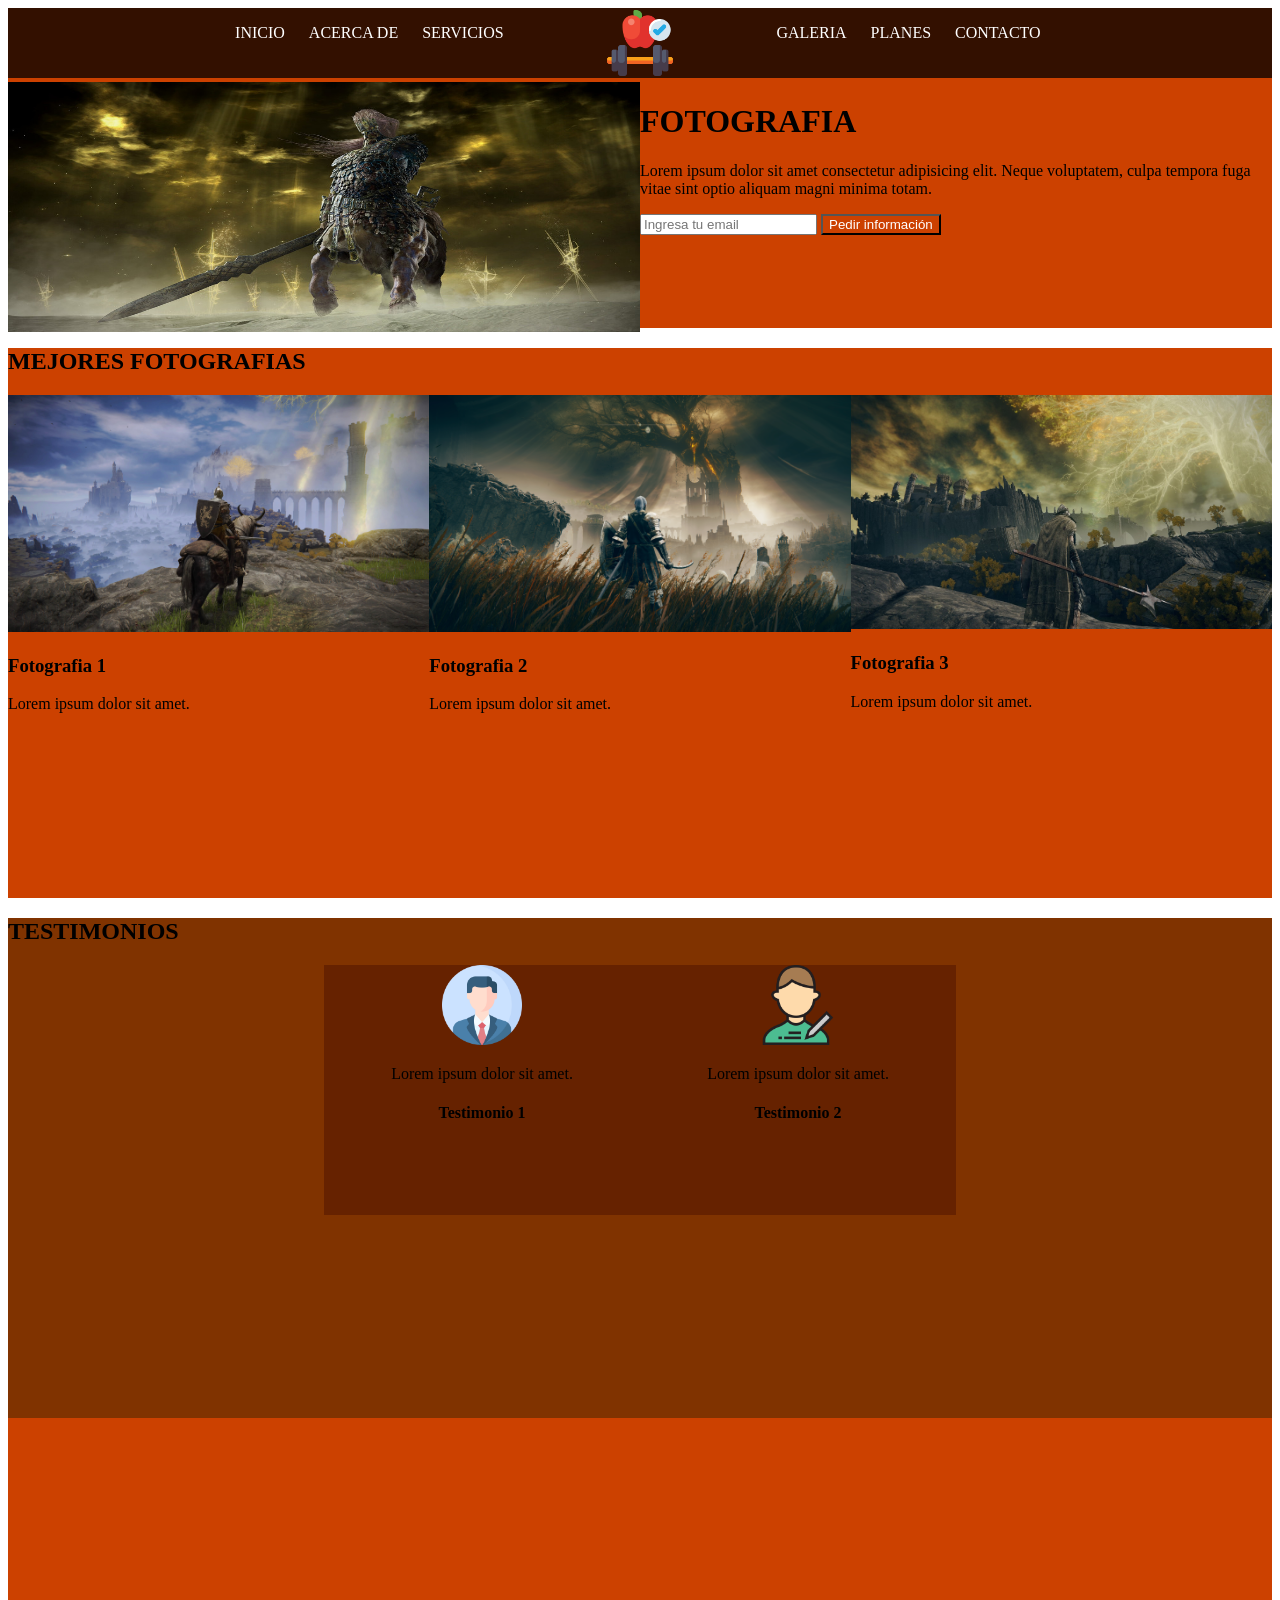
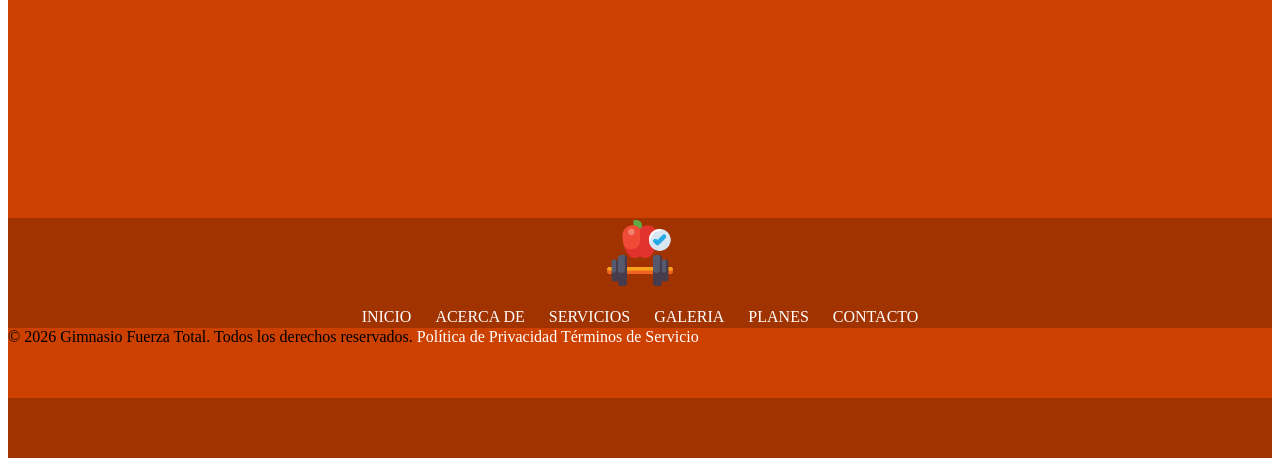
==== index.html @ 68e85f7c "Renombrar index3.html a index.html" ====
<!DOCTYPE html>
<html lang="en">

<head>
  <meta charset="UTF-8">
  <meta name="viewport" content="width=device-width, initial-scale=1.0">
  <title>Inicio</title>

  <style>
    a {
      color: white;
      text-decoration: none;
    }

    ul {
      list-style: none;
      padding: 0;
    }

    li {
      display: inline;
      margin: 0 10px;
    }

    .nav1 {
      text-align: right;
    }

    .nav2 {
      text-align: left;
    }
  </style>
</head>

<body>

  <!-- MENU DE NAVEGACION -->
  <nav style="background-color:#331000; width:100%; height:70px;">

    <!-- CONTENEDOR 1 -->
    <div style="width:40%; float:left;">
      <ul class="nav1">
        <li><a href="#">INICIO</a></li>
        <li><a href="acerca-de.html">ACERCA DE</a></li>
        <li><a href="#">SERVICIOS</a></li>
      </ul>
    </div>

    <!-- CONTENEDOR 2 -->
    <div style="width:20%; float:left; text-align:center;">
      <img src="img/pesa.png       " alt="logo" style="width:70px;">
    </div>

    <!-- CONTENEDOR 3 -->
    <div style="width:40%; float:left;">
      <ul class="nav2">
        <li><a href="galeria.html">GALERIA</a></li>
        <li><a href="planes.html">PLANES</a></li>
        <li><a href="contacto.html">CONTACTO</a></li>
      </ul>
    </div>

  </nav>

  <!-- BANNER CON BOTON CTA -->
  <header style="background-color:#CC4100; width:100%; height:250px;">

    <!-- CONTENIDO TEXTO -->
    <div style="width:50%; height:250px; float:right;">
      <h1>FOTOGRAFIA</h1>
      <p>
        Lorem ipsum dolor sit amet consectetur adipisicing elit. Neque voluptatem,
        culpa tempora fuga vitae sint optio aliquam magni minima totam.
      </p>
      <form>
        <input type="text" placeholder="Ingresa tu email" required>
        <button style="background-color:#CC4100; color:white;">
          Pedir información
        </button>
      </form>
    </div>

    <!-- CONTENIDO IMAGEN -->
    <div style="width:50%; height:250px; float:left;">
      <img src="img/foto-banner.jpg" alt="foto banner" style="width:100%; height:250px;">
    </div>

  </header>

  <!-- CONTENIDO PRINCIPAL -->
  <main style="width:100%; height:auto;">

    <!-- SECCION MEJORES FOTOGRAFIAS -->
    <section style="background-color:#CC4100; width:100%; height:550px;">
      <h2>MEJORES FOTOGRAFIAS</h2>

      <div style="width:33.33%; float:left;">
        <img src="img/mejor-foto1.jpg" style="width:100%;">
        <h3>Fotografia 1</h3>
        <p>Lorem ipsum dolor sit amet.</p>
      </div>

      <div style="width:33.33%; float:left;">
        <img src="img/mejor-foto2.png" style="width:100%;">
        <h3>Fotografia 2</h3>
        <p>Lorem ipsum dolor sit amet.</p>
      </div>

      <div style="width:33.33%; float:left;">
        <img src="img/mejor-foto3.jpg" style="width:100%;">
        <h3>Fotografia 3</h3>
        <p>Lorem ipsum dolor sit amet.</p>
      </div>
    </section>

    <!-- SECCION TESTIMONIOS -->
    <section style="background-color:#803300; width:100%; height:500px;">
      <h2>TESTIMONIOS</h2>

      <div style="width:25%; float:left; height:250px;"></div>

      <div style="width:25%; float:left; height:250px; background-color:#662200; text-align:center;">
        <img src="img/perfil.png" style="width:80px;">
        <p>Lorem ipsum dolor sit amet.</p>
        <h4>Testimonio 1</h4>
      </div>

      <div style="width:25%; float:left; height:250px; background-color:#662200; text-align:center;">
        <img src="img/usuario.png" style="width:80px;">
        <p>Lorem ipsum dolor sit amet.</p>
        <h4>Testimonio 2</h4>
      </div>

      <div style="width:25%; float:left; height:250px;"></div>
    </section>

    <!-- SECCION MI AGENDA -->
    <section style="background-color:#CC4100; width:100%; height:400px;">
    </section>

  </main>

  <!-- PIE DE PAGINA -->
  <footer style="background-color: #a03300; width:100%; height:240px;">
    <div>
        <div style="text-align:center;">
            <img src="img/pesa.png" alt="logo" style="width:70px;">
        </div>
        <nav style="width:100%; height: 20px;">
            <ul class="nav1" style="text-align: center;">
                <li><a href="index.html">INICIO</a></li>
                <li><a href="acerca-de.html">ACERCA DE</a></li>
                <li><a href="servicios.html">SERVICIOS</a></li>
                <li><a href="galeria.html">GALERIA</a></li>
                <li><a href="planes.html">PLANES</a></li>
                <li><a href="contacto.html">CONTACTO</a></li>
            </ul>
        </nav>
    </div>
    <div style="background-color: #CC4100; height: 70px;">
        <p style="display: inline;">&copy; 2026 Gimnasio Fuerza Total. Todos los derechos reservados.</p>   
        <a href="#">Política de Privacidad</a>
        <a href="#">Términos de Servicio</a>
    </div>
</footer>

</body>

</html>
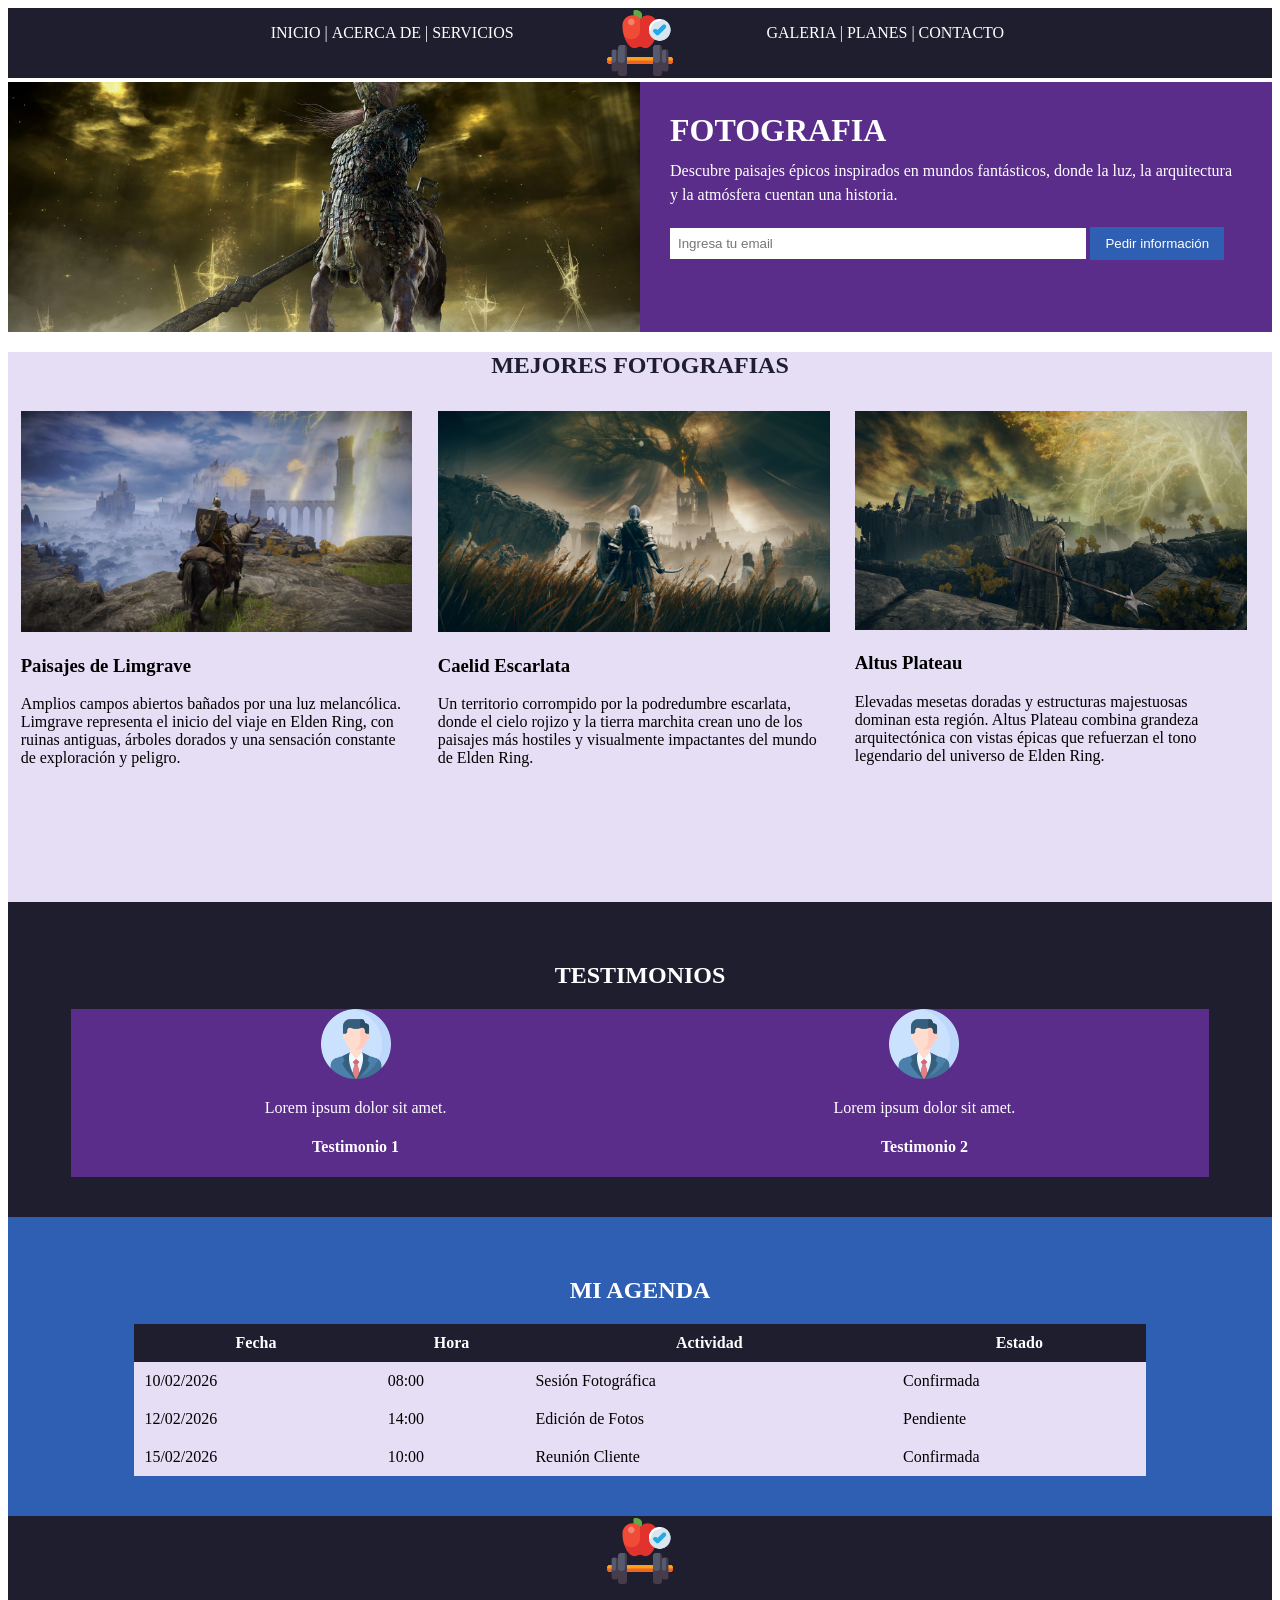
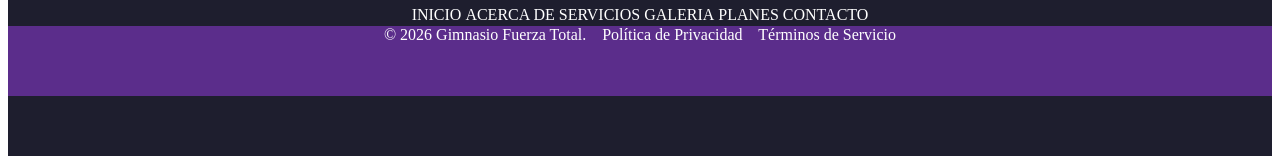
==== commit c19d7f7c: "update de nav" ====
--- a/index.html
+++ b/index.html
@@ -1,4 +1,3 @@
-
 <!DOCTYPE html>
 <html lang="en">
 
@@ -20,7 +19,7 @@
 
     li {
       display: inline;
-      margin: 0 10px;
+      margin: 0;
     }
 
     .nav1 {
@@ -36,134 +35,195 @@
 <body>
 
   <!-- MENU DE NAVEGACION -->
-  <nav style="background-color:#331000; width:100%; height:70px;">
-
-    <!-- CONTENEDOR 1 -->
+  <nav style="background-color:#1e1e2e; width:100%; height:70px;">
+
     <div style="width:40%; float:left;">
       <ul class="nav1">
-        <li><a href="#">INICIO</a></li>
-        <li><a href="acerca-de.html">ACERCA DE</a></li>
-        <li><a href="#">SERVICIOS</a></li>
+        <li><a href="index.html"> INICIO </a></li>
+        <li><a> | </a></li>
+        <li><a href="acerca-de.html"> ACERCA DE </a></li>
+        <li><a> | </a></li>
+        <li><a href="servicios.html"> SERVICIOS </a></li>
       </ul>
     </div>
 
-    <!-- CONTENEDOR 2 -->
     <div style="width:20%; float:left; text-align:center;">
-      <img src="img/pesa.png       " alt="logo" style="width:70px;">
-    </div>
-
-    <!-- CONTENEDOR 3 -->
+      <img src="img/pesa.png" alt="logo" style="width:70px;">
+    </div>
+
     <div style="width:40%; float:left;">
       <ul class="nav2">
-        <li><a href="galeria.html">GALERIA</a></li>
-        <li><a href="planes.html">PLANES</a></li>
-        <li><a href="contacto.html">CONTACTO</a></li>
+        <li><a href="galeria.html"> GALERIA </a></li>
+        <li><a> | </a></li>
+        <li><a href="planes.html"> PLANES </a></li>
+        <li><a> | </a></li>
+        <li><a href="contacto.html"> CONTACTO </a></li>
       </ul>
     </div>
 
   </nav>
 
-  <!-- BANNER CON BOTON CTA -->
-  <header style="background-color:#CC4100; width:100%; height:250px;">
-
-    <!-- CONTENIDO TEXTO -->
-    <div style="width:50%; height:250px; float:right;">
-      <h1>FOTOGRAFIA</h1>
-      <p>
-        Lorem ipsum dolor sit amet consectetur adipisicing elit. Neque voluptatem,
-        culpa tempora fuga vitae sint optio aliquam magni minima totam.
+  <!-- BANNER -->
+  <header style="background-color:#5b2d8b; width:100%; height:250px; overflow:hidden;">
+
+    <!-- TEXTO -->
+    <div style="width:50%; height:250px; float:right; color:white; padding:30px; box-sizing:border-box;">
+      <h1 style="margin:0 0 10px 0;">FOTOGRAFIA</h1>
+      <p style="margin:0 0 20px 0; line-height:1.5;">
+        Descubre paisajes épicos inspirados en mundos fantásticos,
+        donde la luz, la arquitectura y la atmósfera cuentan una historia.
       </p>
       <form>
-        <input type="text" placeholder="Ingresa tu email" required>
-        <button style="background-color:#CC4100; color:white;">
+        <input type="text" placeholder="Ingresa tu email" required style="width:70%; padding:8px; border:none;">
+        <button style="padding:9px 15px; background-color:#2f5fb3; color:white; border:none;">
           Pedir información
         </button>
       </form>
     </div>
 
-    <!-- CONTENIDO IMAGEN -->
-    <div style="width:50%; height:250px; float:left;">
-      <img src="img/foto-banner.jpg" alt="foto banner" style="width:100%; height:250px;">
-    </div>
+    <!-- IMAGEN -->
+    <div style="width:50%; height:250px; float:left; overflow:hidden;">
+      <img src="img/foto-banner.jpg" alt="foto banner" style="width:100%; height:100%; object-fit:cover;">
+    </div>
+
+    <div style="clear:both;"></div>
 
   </header>
 
   <!-- CONTENIDO PRINCIPAL -->
-  <main style="width:100%; height:auto;">
-
-    <!-- SECCION MEJORES FOTOGRAFIAS -->
-    <section style="background-color:#CC4100; width:100%; height:550px;">
-      <h2>MEJORES FOTOGRAFIAS</h2>
-
-      <div style="width:33.33%; float:left;">
+  <main style="width:100%; height:auto; background-color:#e6def5;">
+
+    <!-- MEJORES FOTOGRAFIAS -->
+    <section style="background-color:#e6def5; width:100%; height:550px;">
+
+      <h2 style="text-align:center; color:#1e1e2e;">MEJORES FOTOGRAFIAS</h2>
+
+      <div style="width:31%; float:left; padding:1%;">
         <img src="img/mejor-foto1.jpg" style="width:100%;">
-        <h3>Fotografia 1</h3>
-        <p>Lorem ipsum dolor sit amet.</p>
-      </div>
-
-      <div style="width:33.33%; float:left;">
+        <h3>Paisajes de Limgrave</h3>
+        <p>
+          Amplios campos abiertos bañados por una luz melancólica. Limgrave representa
+          el inicio del viaje en Elden Ring, con ruinas antiguas, árboles dorados y una
+          sensación constante de exploración y peligro.
+        </p>
+      </div>
+
+      <div style="width:31%; float:left; padding:1%;">
         <img src="img/mejor-foto2.png" style="width:100%;">
-        <h3>Fotografia 2</h3>
-        <p>Lorem ipsum dolor sit amet.</p>
-      </div>
-
-      <div style="width:33.33%; float:left;">
+        <h3>Caelid Escarlata</h3>
+        <p>
+          Un territorio corrompido por la podredumbre escarlata, donde el cielo rojizo y
+          la tierra marchita crean uno de los paisajes más hostiles y visualmente
+          impactantes del mundo de Elden Ring.
+        </p>
+      </div>
+
+      <div style="width:31%; float:left; padding:1%;">
         <img src="img/mejor-foto3.jpg" style="width:100%;">
-        <h3>Fotografia 3</h3>
-        <p>Lorem ipsum dolor sit amet.</p>
-      </div>
+        <h3>Altus Plateau</h3>
+        <p>
+          Elevadas mesetas doradas y estructuras majestuosas dominan esta región.
+          Altus Plateau combina grandeza arquitectónica con vistas épicas que refuerzan
+          el tono legendario del universo de Elden Ring.
+        </p>
+      </div>
+
     </section>
 
-    <!-- SECCION TESTIMONIOS -->
-    <section style="background-color:#803300; width:100%; height:500px;">
-      <h2>TESTIMONIOS</h2>
-
-      <div style="width:25%; float:left; height:250px;"></div>
-
-      <div style="width:25%; float:left; height:250px; background-color:#662200; text-align:center;">
-        <img src="img/perfil.png" style="width:80px;">
-        <p>Lorem ipsum dolor sit amet.</p>
-        <h4>Testimonio 1</h4>
-      </div>
-
-      <div style="width:25%; float:left; height:250px; background-color:#662200; text-align:center;">
-        <img src="img/usuario.png" style="width:80px;">
-        <p>Lorem ipsum dolor sit amet.</p>
-        <h4>Testimonio 2</h4>
-      </div>
-
-      <div style="width:25%; float:left; height:250px;"></div>
+    <!-- TESTIMONIOS -->
+    <section style="background-color:#1e1e2e; width:100%; padding:40px 0; color:white;">
+
+      <h2 style="text-align:center;">TESTIMONIOS</h2>
+
+      <div style="width:90%; margin:auto;">
+
+        <div style="width:50%; float:left; background-color:#5b2d8b; float: left; text-align: center;">
+          <img src="img/perfil.png" style="width:70px;"><br>
+          <p>Lorem ipsum dolor sit amet.</p>
+          <h4>Testimonio 1</h4>
+        </div>
+
+        <div style="width:50%; float:left; background-color:#5b2d8b; float: right; text-align: center;">
+          <img src="img/perfil.png" style="width:70px;"><br>
+          <p>Lorem ipsum dolor sit amet.</p>
+          <h4>Testimonio 2</h4>
+        </div>
+
+        <div style="clear:both;"></div>
+      </div>
+
     </section>
 
-    <!-- SECCION MI AGENDA -->
-    <section style="background-color:#CC4100; width:100%; height:400px;">
+    <!-- MI AGENDA -->
+    <section style="background-color:#2f5fb3; width:100%; padding:40px 0;">
+
+      <h2 style="text-align:center; color:white;">MI AGENDA</h2>
+
+      <table width="80%" align="center" cellpadding="10" cellspacing="0" bgcolor="#e6def5">
+        <tr bgcolor="#1e1e2e">
+          <th>
+            <font color="white">Fecha</font>
+          </th>
+          <th>
+            <font color="white">Hora</font>
+          </th>
+          <th>
+            <font color="white">Actividad</font>
+          </th>
+          <th>
+            <font color="white">Estado</font>
+          </th>
+        </tr>
+        <tr>
+          <td>10/02/2026</td>
+          <td>08:00</td>
+          <td>Sesión Fotográfica</td>
+          <td>Confirmada</td>
+        </tr>
+        <tr>
+          <td>12/02/2026</td>
+          <td>14:00</td>
+          <td>Edición de Fotos</td>
+          <td>Pendiente</td>
+        </tr>
+        <tr>
+          <td>15/02/2026</td>
+          <td>10:00</td>
+          <td>Reunión Cliente</td>
+          <td>Confirmada</td>
+        </tr>
+      </table>
+
     </section>
 
   </main>
 
-  <!-- PIE DE PAGINA -->
-  <footer style="background-color: #a03300; width:100%; height:240px;">
+  <!-- FOOTER -->
+  <footer style="background-color:#1e1e2e; width:100%; height:240px; color:white;">
     <div>
-        <div style="text-align:center;">
-            <img src="img/pesa.png" alt="logo" style="width:70px;">
-        </div>
-        <nav style="width:100%; height: 20px;">
-            <ul class="nav1" style="text-align: center;">
-                <li><a href="index.html">INICIO</a></li>
-                <li><a href="acerca-de.html">ACERCA DE</a></li>
-                <li><a href="servicios.html">SERVICIOS</a></li>
-                <li><a href="galeria.html">GALERIA</a></li>
-                <li><a href="planes.html">PLANES</a></li>
-                <li><a href="contacto.html">CONTACTO</a></li>
-            </ul>
-        </nav>
-    </div>
-    <div style="background-color: #CC4100; height: 70px;">
-        <p style="display: inline;">&copy; 2026 Gimnasio Fuerza Total. Todos los derechos reservados.</p>   
-        <a href="#">Política de Privacidad</a>
-        <a href="#">Términos de Servicio</a>
-    </div>
-</footer>
+      <div style="text-align:center;">
+        <img src="img/pesa.png" alt="logo" style="width:70px;">
+      </div>
+      <nav style="width:100%; height: 20px;">
+        <ul class="nav1" style="text-align: center;">
+          <li><a href="index.html">INICIO</a></li>
+          <li><a href="acerca-de.html">ACERCA DE</a></li>
+          <li><a href="servicios.html">SERVICIOS</a></li>
+          <li><a href="galeria.html">GALERIA</a></li>
+          <li><a href="planes.html">PLANES</a></li>
+          <li><a href="contacto.html">CONTACTO</a></li>
+        </ul>
+      </nav>
+    </div>
+
+    <div style="background-color:#5b2d8b; height:70px; text-align:center;">
+      <p style="display:inline;">&copy; 2026 Gimnasio Fuerza Total.</p>
+      &nbsp;&nbsp;
+      <a href="#">Política de Privacidad</a>
+      &nbsp;&nbsp;
+      <a href="#">Términos de Servicio</a>
+    </div>
+  </footer>
 
 </body>
 
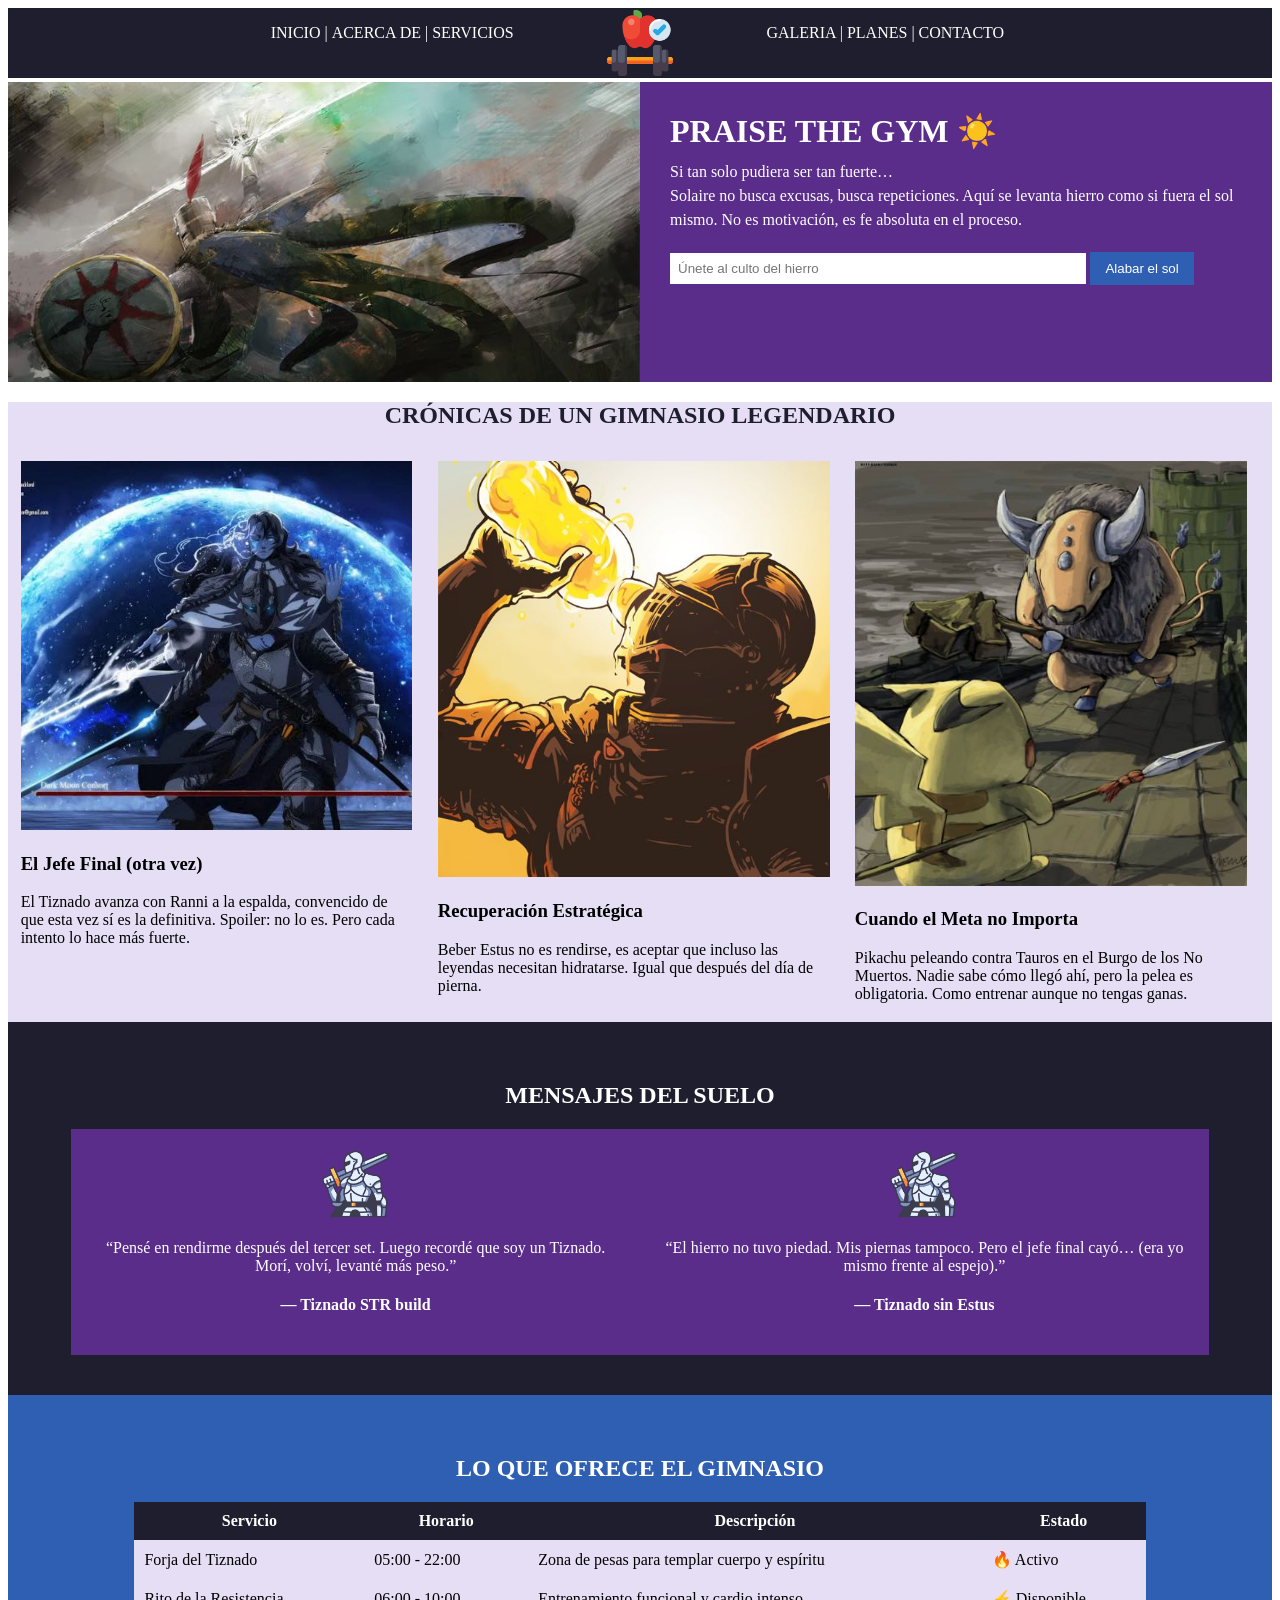
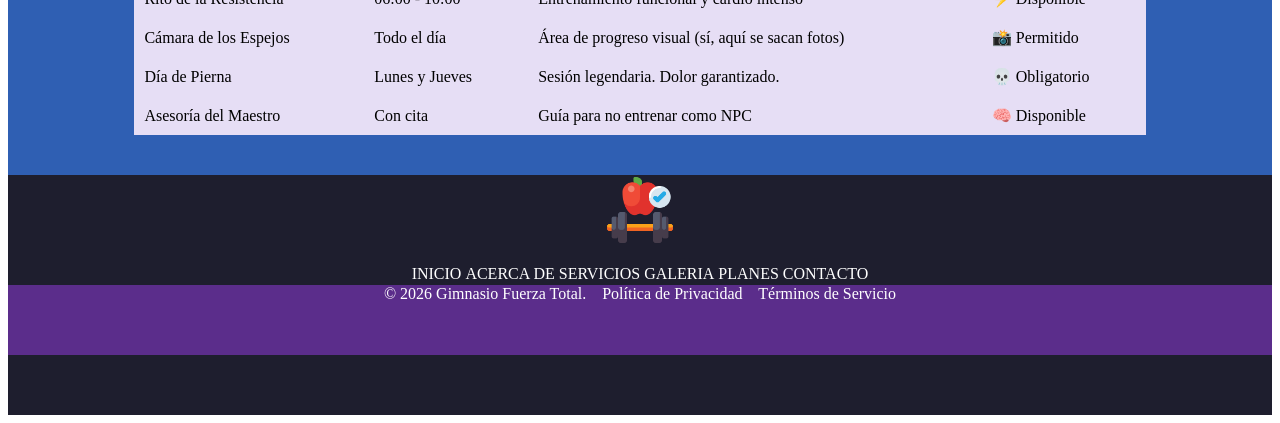
==== commit f8bf1d45: "gym html verision1" ====
--- a/index.html
+++ b/index.html
@@ -64,26 +64,32 @@
   </nav>
 
   <!-- BANNER -->
-  <header style="background-color:#5b2d8b; width:100%; height:250px; overflow:hidden;">
+  <header style="background-color:#5b2d8b; width:100%; height:300px; overflow:hidden;">
 
     <!-- TEXTO -->
-    <div style="width:50%; height:250px; float:right; color:white; padding:30px; box-sizing:border-box;">
-      <h1 style="margin:0 0 10px 0;">FOTOGRAFIA</h1>
+    <div style="width:50%; height:300px; float:right; color:white; padding:30px; box-sizing:border-box;">
+      <h1 style="margin:0 0 10px 0;">
+        PRAISE THE GYM ☀️
+      </h1>
       <p style="margin:0 0 20px 0; line-height:1.5;">
-        Descubre paisajes épicos inspirados en mundos fantásticos,
-        donde la luz, la arquitectura y la atmósfera cuentan una historia.
+        Si tan solo pudiera ser tan fuerte…<br>
+        Solaire no busca excusas, busca repeticiones.
+        Aquí se levanta hierro como si fuera el sol mismo.
+        No es motivación, es fe absoluta en el proceso.
       </p>
       <form>
-        <input type="text" placeholder="Ingresa tu email" required style="width:70%; padding:8px; border:none;">
+        <input type="text" placeholder="Únete al culto del hierro" required
+          style="width:70%; padding:8px; border:none;">
         <button style="padding:9px 15px; background-color:#2f5fb3; color:white; border:none;">
-          Pedir información
+          Alabar el sol
         </button>
       </form>
     </div>
 
     <!-- IMAGEN -->
-    <div style="width:50%; height:250px; float:left; overflow:hidden;">
-      <img src="img/foto-banner.jpg" alt="foto banner" style="width:100%; height:100%; object-fit:cover;">
+    <div style="width:50%; height:300px; float:left; overflow:hidden;">
+      <img src="img/solarierelampago.jpeg" alt="Solaire con escudo y relámpago"
+        style="width:100%; height:100%; object-fit:cover;">
     </div>
 
     <div style="clear:both;"></div>
@@ -94,37 +100,43 @@
   <main style="width:100%; height:auto; background-color:#e6def5;">
 
     <!-- MEJORES FOTOGRAFIAS -->
-    <section style="background-color:#e6def5; width:100%; height:550px;">
-
-      <h2 style="text-align:center; color:#1e1e2e;">MEJORES FOTOGRAFIAS</h2>
+    <section style="background-color:#e6def5; width:100%; height:620px;">
+
+      <h2 style="text-align:center; color:#1e1e2e;">
+        CRÓNICAS DE UN GIMNASIO LEGENDARIO
+      </h2>
 
       <div style="width:31%; float:left; padding:1%;">
-        <img src="img/mejor-foto1.jpg" style="width:100%;">
-        <h3>Paisajes de Limgrave</h3>
+        <img src="img/youarefinalbos.jpeg" style="width:100%;">
+        <h3>El Jefe Final (otra vez)</h3>
         <p>
-          Amplios campos abiertos bañados por una luz melancólica. Limgrave representa
-          el inicio del viaje en Elden Ring, con ruinas antiguas, árboles dorados y una
-          sensación constante de exploración y peligro.
+          El Tiznado avanza con Ranni a la espalda,
+          convencido de que esta vez sí es la definitiva.
+          Spoiler: no lo es.
+          Pero cada intento lo hace más fuerte.
         </p>
       </div>
 
       <div style="width:31%; float:left; padding:1%;">
-        <img src="img/mejor-foto2.png" style="width:100%;">
-        <h3>Caelid Escarlata</h3>
+        <img src="img/estuds.jpeg" style="width:100%;">
+        <h3>Recuperación Estratégica</h3>
         <p>
-          Un territorio corrompido por la podredumbre escarlata, donde el cielo rojizo y
-          la tierra marchita crean uno de los paisajes más hostiles y visualmente
-          impactantes del mundo de Elden Ring.
+          Beber Estus no es rendirse,
+          es aceptar que incluso las leyendas
+          necesitan hidratarse.
+          Igual que después del día de pierna.
         </p>
       </div>
 
       <div style="width:31%; float:left; padding:1%;">
-        <img src="img/mejor-foto3.jpg" style="width:100%;">
-        <h3>Altus Plateau</h3>
+        <img src="img/picachuvstauro.jpeg" style="width:100%;">
+        <h3>Cuando el Meta no Importa</h3>
         <p>
-          Elevadas mesetas doradas y estructuras majestuosas dominan esta región.
-          Altus Plateau combina grandeza arquitectónica con vistas épicas que refuerzan
-          el tono legendario del universo de Elden Ring.
+          Pikachu peleando contra Tauros
+          en el Burgo de los No Muertos.
+          Nadie sabe cómo llegó ahí,
+          pero la pelea es obligatoria.
+          Como entrenar aunque no tengas ganas.
         </p>
       </div>
 
@@ -133,69 +145,102 @@
     <!-- TESTIMONIOS -->
     <section style="background-color:#1e1e2e; width:100%; padding:40px 0; color:white;">
 
-      <h2 style="text-align:center;">TESTIMONIOS</h2>
+      <h2 style="text-align:center;">
+        MENSAJES DEL SUELO
+      </h2>
 
       <div style="width:90%; margin:auto;">
 
-        <div style="width:50%; float:left; background-color:#5b2d8b; float: left; text-align: center;">
-          <img src="img/perfil.png" style="width:70px;"><br>
-          <p>Lorem ipsum dolor sit amet.</p>
-          <h4>Testimonio 1</h4>
+        <!-- TESTIMONIO 1 -->
+        <div
+          style="width:50%; float:left; background-color:#5b2d8b; text-align:center; padding:20px; box-sizing:border-box;">
+          <img src="img/caballero.png" style="width:70px;"><br>
+          <p>
+            “Pensé en rendirme después del tercer set.
+            Luego recordé que soy un Tiznado.
+            Morí, volví, levanté más peso.”
+          </p>
+          <h4>— Tiznado STR build</h4>
         </div>
 
-        <div style="width:50%; float:left; background-color:#5b2d8b; float: right; text-align: center;">
-          <img src="img/perfil.png" style="width:70px;"><br>
-          <p>Lorem ipsum dolor sit amet.</p>
-          <h4>Testimonio 2</h4>
+        <!-- TESTIMONIO 2 -->
+        <div
+          style="width:50%; float:left; background-color:#5b2d8b; text-align:center; padding:20px; box-sizing:border-box;">
+          <img src="img/caballero.png" style="width:70px;"><br>
+          <p>
+            “El hierro no tuvo piedad.
+            Mis piernas tampoco.
+            Pero el jefe final cayó…
+            (era yo mismo frente al espejo).”
+          </p>
+          <h4>— Tiznado sin Estus</h4>
         </div>
 
         <div style="clear:both;"></div>
       </div>
 
-    </section>
-
-    <!-- MI AGENDA -->
-    <section style="background-color:#2f5fb3; width:100%; padding:40px 0;">
-
-      <h2 style="text-align:center; color:white;">MI AGENDA</h2>
-
-      <table width="80%" align="center" cellpadding="10" cellspacing="0" bgcolor="#e6def5">
-        <tr bgcolor="#1e1e2e">
-          <th>
-            <font color="white">Fecha</font>
-          </th>
-          <th>
-            <font color="white">Hora</font>
-          </th>
-          <th>
-            <font color="white">Actividad</font>
-          </th>
-          <th>
-            <font color="white">Estado</font>
-          </th>
-        </tr>
-        <tr>
-          <td>10/02/2026</td>
-          <td>08:00</td>
-          <td>Sesión Fotográfica</td>
-          <td>Confirmada</td>
-        </tr>
-        <tr>
-          <td>12/02/2026</td>
-          <td>14:00</td>
-          <td>Edición de Fotos</td>
-          <td>Pendiente</td>
-        </tr>
-        <tr>
-          <td>15/02/2026</td>
-          <td>10:00</td>
-          <td>Reunión Cliente</td>
-          <td>Confirmada</td>
-        </tr>
-      </table>
-
-    </section>
-
+      </section>
+
+      <!-- SERVICIOS DEL GYM -->
+      <section style="background-color:#2f5fb3; width:100%; padding:40px 0;">
+
+        <h2 style="text-align:center; color:white;">
+          LO QUE OFRECE EL GIMNASIO
+        </h2>
+
+        <table width="80%" align="center" cellpadding="10" cellspacing="0" bgcolor="#e6def5">
+          <tr bgcolor="#1e1e2e">
+            <th>
+              <font color="white">Servicio</font>
+            </th>
+            <th>
+              <font color="white">Horario</font>
+            </th>
+            <th>
+              <font color="white">Descripción</font>
+            </th>
+            <th>
+              <font color="white">Estado</font>
+            </th>
+          </tr>
+
+          <tr>
+            <td>Forja del Tiznado</td>
+            <td>05:00 - 22:00</td>
+            <td>Zona de pesas para templar cuerpo y espíritu</td>
+            <td>🔥 Activo</td>
+          </tr>
+
+          <tr>
+            <td>Rito de la Resistencia</td>
+            <td>06:00 - 10:00</td>
+            <td>Entrenamiento funcional y cardio intenso</td>
+            <td>⚡ Disponible</td>
+          </tr>
+
+          <tr>
+            <td>Cámara de los Espejos</td>
+            <td>Todo el día</td>
+            <td>Área de progreso visual (sí, aquí se sacan fotos)</td>
+            <td>📸 Permitido</td>
+          </tr>
+
+          <tr>
+            <td>Día de Pierna</td>
+            <td>Lunes y Jueves</td>
+            <td>Sesión legendaria. Dolor garantizado.</td>
+            <td>💀 Obligatorio</td>
+          </tr>
+
+          <tr>
+            <td>Asesoría del Maestro</td>
+            <td>Con cita</td>
+            <td>Guía para no entrenar como NPC</td>
+            <td>🧠 Disponible</td>
+          </tr>
+        </table>
+
+      </section>
   </main>
 
   <!-- FOOTER -->
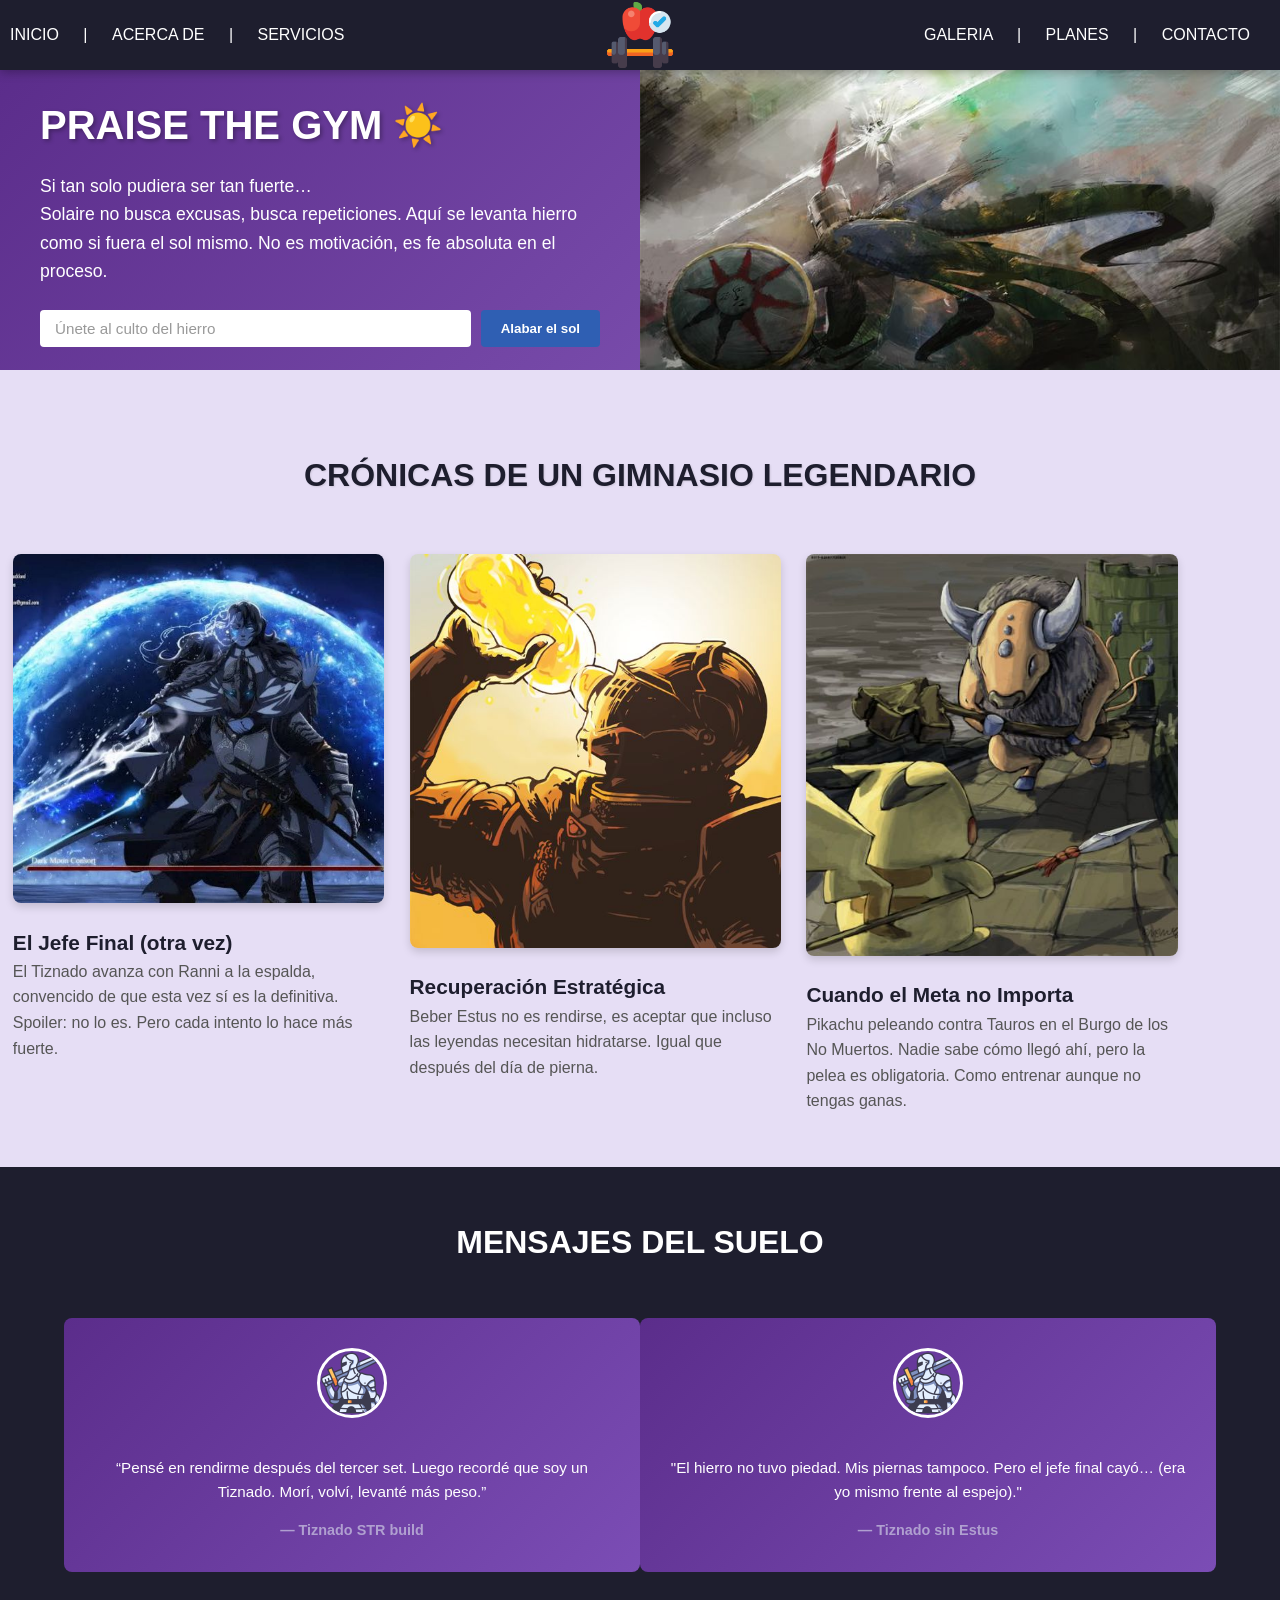
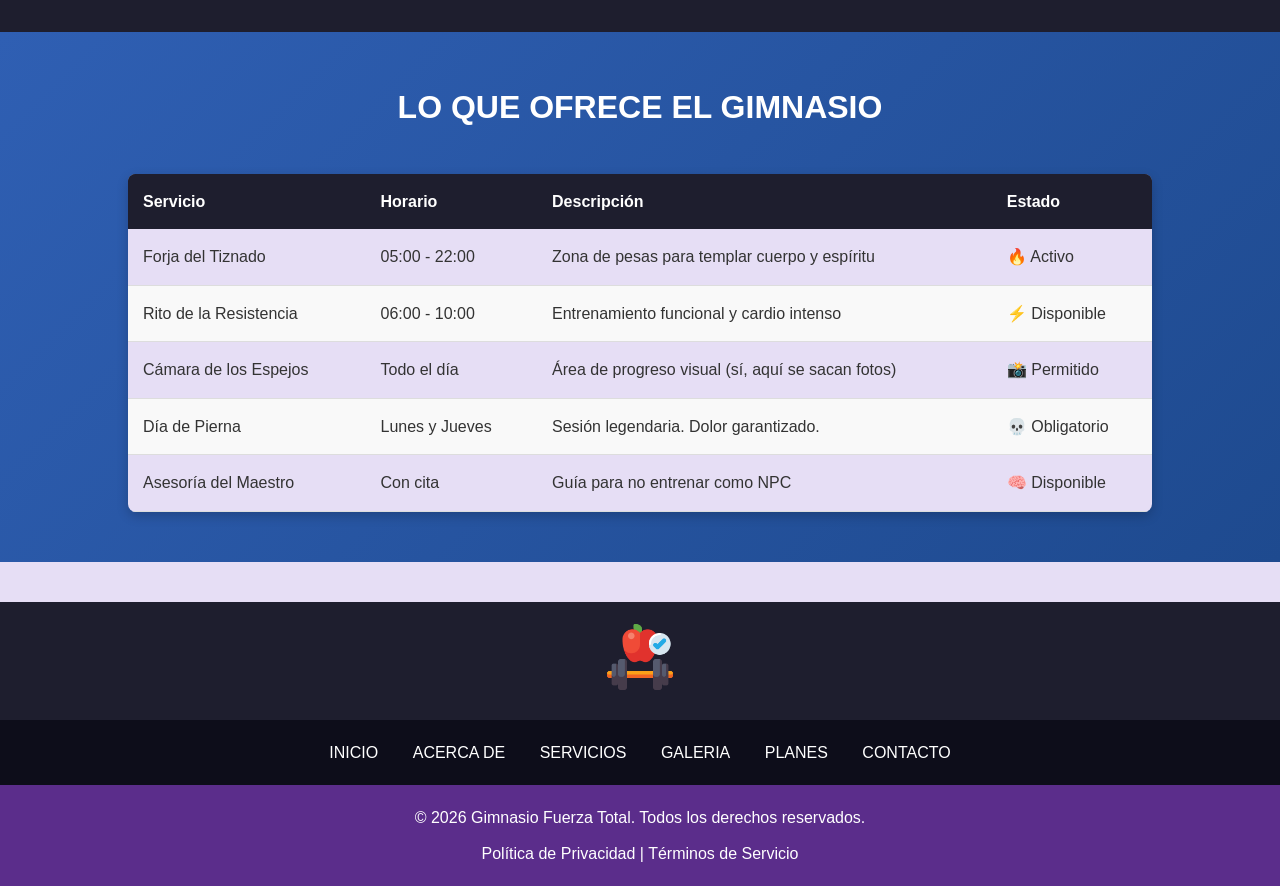
==== commit a79749fa: "Fix HTML errors, consolidate CSS, clean styles and correct pages" ====
--- a/index.html
+++ b/index.html
@@ -5,109 +5,83 @@
   <meta charset="UTF-8">
   <meta name="viewport" content="width=device-width, initial-scale=1.0">
   <title>Inicio</title>
-
-  <style>
-    a {
-      color: white;
-      text-decoration: none;
-    }
-
-    ul {
-      list-style: none;
-      padding: 0;
-    }
-
-    li {
-      display: inline;
-      margin: 0;
-    }
-
-    .nav1 {
-      text-align: right;
-    }
-
-    .nav2 {
-      text-align: left;
-    }
-  </style>
+  <link rel="stylesheet" href="css/styles.css">
 </head>
 
 <body>
 
   <!-- MENU DE NAVEGACION -->
-  <nav style="background-color:#1e1e2e; width:100%; height:70px;">
-
-    <div style="width:40%; float:left;">
+  <nav class="nav-container">
+
+    <div class="nav-left">
       <ul class="nav1">
-        <li><a href="index.html"> INICIO </a></li>
-        <li><a> | </a></li>
-        <li><a href="acerca-de.html"> ACERCA DE </a></li>
-        <li><a> | </a></li>
-        <li><a href="servicios.html"> SERVICIOS </a></li>
+        <li><a href="index.html" class="nav-link-white"> INICIO </a></li>
+        <li><a class="nav-link-white"> | </a></li>
+        <li><a href="acerca-de.html" class="nav-link-white"> ACERCA DE </a></li>
+        <li><a class="nav-link-white"> | </a></li>
+        <li><a href="servicios.html" class="nav-link-white"> SERVICIOS </a></li>
       </ul>
     </div>
 
-    <div style="width:20%; float:left; text-align:center;">
-      <img src="img/pesa.png" alt="logo" style="width:70px;">
-    </div>
-
-    <div style="width:40%; float:left;">
+    <div class="nav-center">
+      <img src="img/pesa.png" alt="logo" class="logo">
+    </div>
+
+    <div class="nav-right">
       <ul class="nav2">
-        <li><a href="galeria.html"> GALERIA </a></li>
-        <li><a> | </a></li>
-        <li><a href="planes.html"> PLANES </a></li>
-        <li><a> | </a></li>
-        <li><a href="contacto.html"> CONTACTO </a></li>
+        <li><a href="galeria.html" class="nav-link-white"> GALERIA </a></li>
+        <li><a class="nav-link-white"> | </a></li>
+        <li><a href="planes.html" class="nav-link-white"> PLANES </a></li>
+        <li><a class="nav-link-white"> | </a></li>
+        <li><a href="contacto.html" class="nav-link-white"> CONTACTO </a></li>
       </ul>
     </div>
 
   </nav>
 
   <!-- BANNER -->
-  <header style="background-color:#5b2d8b; width:100%; height:300px; overflow:hidden;">
+  <header class="header">
 
     <!-- TEXTO -->
-    <div style="width:50%; height:300px; float:right; color:white; padding:30px; box-sizing:border-box;">
-      <h1 style="margin:0 0 10px 0;">
+    <div class="header-text">
+      <h1>
         PRAISE THE GYM ☀️
       </h1>
-      <p style="margin:0 0 20px 0; line-height:1.5;">
+      <p>
         Si tan solo pudiera ser tan fuerte…<br>
         Solaire no busca excusas, busca repeticiones.
         Aquí se levanta hierro como si fuera el sol mismo.
         No es motivación, es fe absoluta en el proceso.
       </p>
       <form>
-        <input type="text" placeholder="Únete al culto del hierro" required
-          style="width:70%; padding:8px; border:none;">
-        <button style="padding:9px 15px; background-color:#2f5fb3; color:white; border:none;">
+        <input type="text" placeholder="Únete al culto del hierro" required class="header-input">
+        <button class="header-button">
           Alabar el sol
         </button>
       </form>
     </div>
 
     <!-- IMAGEN -->
-    <div style="width:50%; height:300px; float:left; overflow:hidden;">
-      <img src="img/solarierelampago.jpeg" alt="Solaire con escudo y relámpago"
-        style="width:100%; height:100%; object-fit:cover;">
-    </div>
-
-    <div style="clear:both;"></div>
+    <div class="header-image">
+      <img src="img/solarierelampago.jpeg" alt="Solaire con escudo y relámpago">
+    </div>
+
+    <div class="clear"></div>
 
   </header>
 
   <!-- CONTENIDO PRINCIPAL -->
-  <main style="width:100%; height:auto; background-color:#e6def5;">
+  <main>
 
     <!-- MEJORES FOTOGRAFIAS -->
-    <section style="background-color:#e6def5; width:100%; height:620px;">
-
-      <h2 style="text-align:center; color:#1e1e2e;">
+    <section class="photo-section">
+
+      <h2>
         CRÓNICAS DE UN GIMNASIO LEGENDARIO
       </h2>
 
-      <div style="width:31%; float:left; padding:1%;">
-        <img src="img/youarefinalbos.jpeg" style="width:100%;">
+      <div class="photo-card">
+        <img src="img/youarefinalbos.jpeg" alt="Tiznado Final Boss">
         <h3>El Jefe Final (otra vez)</h3>
         <p>
           El Tiznado avanza con Ranni a la espalda,
@@ -117,8 +91,8 @@
         </p>
       </div>
 
-      <div style="width:31%; float:left; padding:1%;">
-        <img src="img/estuds.jpeg" style="width:100%;">
+      <div class="photo-card">
+        <img src="img/estuds.jpeg" alt="Recuperación Estratégica">
         <h3>Recuperación Estratégica</h3>
         <p>
           Beber Estus no es rendirse,
@@ -128,8 +102,8 @@
         </p>
       </div>
 
-      <div style="width:31%; float:left; padding:1%;">
-        <img src="img/picachuvstauro.jpeg" style="width:100%;">
+      <div class="photo-card">
+        <img src="img/picachuvstauro.jpeg" alt="Pikachu vs Tauros">
         <h3>Cuando el Meta no Importa</h3>
         <p>
           Pikachu peleando contra Tauros
@@ -143,18 +117,17 @@
     </section>
 
     <!-- TESTIMONIOS -->
-    <section style="background-color:#1e1e2e; width:100%; padding:40px 0; color:white;">
-
-      <h2 style="text-align:center;">
+    <section class="testimonial-section">
+
+      <h2>
         MENSAJES DEL SUELO
       </h2>
 
-      <div style="width:90%; margin:auto;">
+      <div class="testimonial-container">
 
         <!-- TESTIMONIO 1 -->
-        <div
-          style="width:50%; float:left; background-color:#5b2d8b; text-align:center; padding:20px; box-sizing:border-box;">
-          <img src="img/caballero.png" style="width:70px;"><br>
+        <div class="testimonial-card">
+          <img src="img/caballero.png" alt="Caballero"><br>
           <p>
             “Pensé en rendirme después del tercer set.
             Luego recordé que soy un Tiznado.
@@ -164,110 +137,103 @@
         </div>
 
         <!-- TESTIMONIO 2 -->
-        <div
-          style="width:50%; float:left; background-color:#5b2d8b; text-align:center; padding:20px; box-sizing:border-box;">
-          <img src="img/caballero.png" style="width:70px;"><br>
+        <div class="testimonial-card">
+          <img src="img/caballero.png" alt="Caballero"><br>
           <p>
-            “El hierro no tuvo piedad.
+            "El hierro no tuvo piedad.
             Mis piernas tampoco.
             Pero el jefe final cayó…
-            (era yo mismo frente al espejo).”
+            (era yo mismo frente al espejo)."
           </p>
           <h4>— Tiznado sin Estus</h4>
         </div>
 
-        <div style="clear:both;"></div>
-      </div>
-
-      </section>
+        <div class="clear"></div>
+      </div>
+
+    </section>
 
       <!-- SERVICIOS DEL GYM -->
-      <section style="background-color:#2f5fb3; width:100%; padding:40px 0;">
-
-        <h2 style="text-align:center; color:white;">
+      <section class="services-home-section">
+
+        <h2>
           LO QUE OFRECE EL GIMNASIO
         </h2>
 
-        <table width="80%" align="center" cellpadding="10" cellspacing="0" bgcolor="#e6def5">
-          <tr bgcolor="#1e1e2e">
-            <th>
-              <font color="white">Servicio</font>
-            </th>
-            <th>
-              <font color="white">Horario</font>
-            </th>
-            <th>
-              <font color="white">Descripción</font>
-            </th>
-            <th>
-              <font color="white">Estado</font>
-            </th>
-          </tr>
-
-          <tr>
-            <td>Forja del Tiznado</td>
-            <td>05:00 - 22:00</td>
-            <td>Zona de pesas para templar cuerpo y espíritu</td>
-            <td>🔥 Activo</td>
-          </tr>
-
-          <tr>
-            <td>Rito de la Resistencia</td>
-            <td>06:00 - 10:00</td>
-            <td>Entrenamiento funcional y cardio intenso</td>
-            <td>⚡ Disponible</td>
-          </tr>
-
-          <tr>
-            <td>Cámara de los Espejos</td>
-            <td>Todo el día</td>
-            <td>Área de progreso visual (sí, aquí se sacan fotos)</td>
-            <td>📸 Permitido</td>
-          </tr>
-
-          <tr>
-            <td>Día de Pierna</td>
-            <td>Lunes y Jueves</td>
-            <td>Sesión legendaria. Dolor garantizado.</td>
-            <td>💀 Obligatorio</td>
-          </tr>
-
-          <tr>
-            <td>Asesoría del Maestro</td>
-            <td>Con cita</td>
-            <td>Guía para no entrenar como NPC</td>
-            <td>🧠 Disponible</td>
-          </tr>
+        <table class="services-table">
+          <thead>
+            <tr>
+              <th>Servicio</th>
+              <th>Horario</th>
+              <th>Descripción</th>
+              <th>Estado</th>
+            </tr>
+          </thead>
+          <tbody>
+            <tr>
+              <td>Forja del Tiznado</td>
+              <td>05:00 - 22:00</td>
+              <td>Zona de pesas para templar cuerpo y espíritu</td>
+              <td>🔥 Activo</td>
+            </tr>
+
+            <tr>
+              <td>Rito de la Resistencia</td>
+              <td>06:00 - 10:00</td>
+              <td>Entrenamiento funcional y cardio intenso</td>
+              <td>⚡ Disponible</td>
+            </tr>
+
+            <tr>
+              <td>Cámara de los Espejos</td>
+              <td>Todo el día</td>
+              <td>Área de progreso visual (sí, aquí se sacan fotos)</td>
+              <td>📸 Permitido</td>
+            </tr>
+
+            <tr>
+              <td>Día de Pierna</td>
+              <td>Lunes y Jueves</td>
+              <td>Sesión legendaria. Dolor garantizado.</td>
+              <td>💀 Obligatorio</td>
+            </tr>
+
+            <tr>
+              <td>Asesoría del Maestro</td>
+              <td>Con cita</td>
+              <td>Guía para no entrenar como NPC</td>
+              <td>🧠 Disponible</td>
+            </tr>
+          </tbody>
         </table>
 
       </section>
-  </main>
+
+    </main>
 
   <!-- FOOTER -->
-  <footer style="background-color:#1e1e2e; width:100%; height:240px; color:white;">
-    <div>
-      <div style="text-align:center;">
-        <img src="img/pesa.png" alt="logo" style="width:70px;">
-      </div>
-      <nav style="width:100%; height: 20px;">
-        <ul class="nav1" style="text-align: center;">
-          <li><a href="index.html">INICIO</a></li>
-          <li><a href="acerca-de.html">ACERCA DE</a></li>
-          <li><a href="servicios.html">SERVICIOS</a></li>
-          <li><a href="galeria.html">GALERIA</a></li>
-          <li><a href="planes.html">PLANES</a></li>
-          <li><a href="contacto.html">CONTACTO</a></li>
-        </ul>
-      </nav>
-    </div>
-
-    <div style="background-color:#5b2d8b; height:70px; text-align:center;">
-      <p style="display:inline;">&copy; 2026 Gimnasio Fuerza Total.</p>
-      &nbsp;&nbsp;
-      <a href="#">Política de Privacidad</a>
-      &nbsp;&nbsp;
-      <a href="#">Términos de Servicio</a>
-    </div>
+  <footer>
+    <div class="footer-content">
+      <img src="img/pesa.png" alt="logo" class="logo">
+    </div>
+
+    <nav class="footer-nav">
+      <ul>
+        <li><a href="index.html" class="nav-link-footer">INICIO</a></li>
+        <li><a href="acerca-de.html" class="nav-link-footer">ACERCA DE</a></li>
+        <li><a href="servicios.html" class="nav-link-footer">SERVICIOS</a></li>
+        <li><a href="galeria.html" class="nav-link-footer">GALERIA</a></li>
+        <li><a href="planes.html" class="nav-link-footer">PLANES</a></li>
+        <li><a href="contacto.html" class="nav-link-footer">CONTACTO</a></li>
+      </ul>
+    </nav>
+
+    <div class="footer-bottom">
+      <p>&copy; 2026 Gimnasio Fuerza Total. Todos los derechos reservados.</p>
+      <a href="#" class="nav-link-footer">Política de Privacidad</a> |
+      <a href="#" class="nav-link-footer">Términos de Servicio</a>
+    </div>
+
   </footer>
 
 </body>
--- a/css/styles.css
+++ b/css/styles.css
@@ -0,0 +1,929 @@
+/* ==================== RESET Y ESTILOS GLOBALES ==================== */
+* {
+  margin: 0;
+  padding: 0;
+  box-sizing: border-box;
+}
+
+html, body {
+  height: 100%;
+}
+
+body {
+  font-family: 'Segoe UI', Tahoma, Geneva, Verdana, sans-serif;
+  line-height: 1.6;
+  color: #333;
+}
+
+/* ==================== NAVEGACION ==================== */
+a {
+  text-decoration: none;
+  transition: all 0.3s ease;
+}
+
+ul {
+  list-style: none;
+  padding: 0;
+}
+
+li {
+  display: inline;
+  margin: 0;
+}
+
+/* Estilos específicos para navbar */
+a.nav-link-white {
+  color: white;
+  font-weight: 500;
+  padding: 5px 10px;
+  border-radius: 4px;
+}
+
+a.nav-link-white:hover {
+  background-color: rgba(255, 255, 255, 0.1);
+}
+
+li.nav-item-default {
+  margin: 0;
+}
+
+li.nav-item-spaced {
+  margin: 0 10px;
+}
+
+.nav-container {
+  background-color: #1e1e2e;
+  width: 100%;
+  height: 70px;
+  display: flex;
+  align-items: center;
+  position: sticky;
+  top: 0;
+  z-index: 100;
+  box-shadow: 0 2px 10px rgba(0, 0, 0, 0.3);
+}
+
+.nav-left {
+  width: 40%;
+  display: flex;
+  align-items: center;
+}
+
+.nav-center {
+  width: 20%;
+  display: flex;
+  justify-content: center;
+  align-items: center;
+}
+
+.nav-right {
+  width: 40%;
+  display: flex;
+  justify-content: flex-end;
+  align-items: center;
+  padding-right: 20px;
+}
+
+.nav1 {
+  text-align: right;
+  padding-right: 20px;
+}
+
+.nav2 {
+  text-align: left;
+}
+
+/* Estilos específicos para otras páginas */
+a.nav-link-light {
+  color: #e6def5;
+  text-decoration: none;
+  font-weight: 500;
+  padding: 5px 10px;
+  border-radius: 4px;
+}
+
+a.nav-link-light:hover {
+  background-color: rgba(230, 222, 245, 0.2);
+}
+
+a.nav-link-footer {
+  color: white;
+  text-decoration: none;
+  transition: color 0.3s ease;
+}
+
+a.nav-link-footer:hover {
+  color: #b0a0d0;
+  text-decoration: underline;
+}
+
+/* ==================== HEADER / BANNER ==================== */
+.header {
+  background: linear-gradient(135deg, #5b2d8b 0%, #8b5fbf 100%);
+  width: 100%;
+  height: 300px;
+  overflow: hidden;
+  display: flex;
+}
+
+.header-text {
+  width: 50%;
+  height: 300px;
+  color: white;
+  padding: 40px;
+  box-sizing: border-box;
+  display: flex;
+  flex-direction: column;
+  justify-content: center;
+}
+
+.header-text h1 {
+  margin: 0 0 15px 0;
+  font-size: 2.5em;
+  text-shadow: 2px 2px 4px rgba(0, 0, 0, 0.3);
+}
+
+.header-text p {
+  margin: 0 0 25px 0;
+  line-height: 1.6;
+  font-size: 1.1em;
+}
+
+.header-text form {
+  display: flex;
+  gap: 10px;
+}
+
+.header-image {
+  width: 50%;
+  height: 300px;
+  overflow: hidden;
+}
+
+.header-image img {
+  width: 100%;
+  height: 100%;
+  object-fit: cover;
+}
+
+.header-input {
+  flex: 1;
+  padding: 10px 15px;
+  border: none;
+  border-radius: 4px;
+  font-size: 0.95em;
+}
+
+.header-input::placeholder {
+  color: #999;
+}
+
+.header-button {
+  padding: 10px 20px;
+  background-color: #2f5fb3;
+  color: white;
+  border: none;
+  border-radius: 4px;
+  cursor: pointer;
+  font-weight: bold;
+  transition: background-color 0.3s ease;
+}
+
+.header-button:hover {
+  background-color: #1e4a8f;
+}
+
+/* ==================== MAIN CONTENT ==================== */
+main {
+  width: 100%;
+  min-height: calc(100vh - 70px);
+  background-color: #e6def5;
+  padding: 40px 0;
+}
+
+.clear {
+  clear: both;
+}
+
+/* ==================== SECCION FOTOGRAFIAS ==================== */
+.photo-section {
+  background-color: #e6def5;
+  width: 100%;
+  padding: 40px 0;
+}
+
+.photo-section h2 {
+  text-align: center;
+  color: #1e1e2e;
+  font-size: 2em;
+  margin-bottom: 40px;
+  text-shadow: 1px 1px 2px rgba(0, 0, 0, 0.1);
+}
+
+.photo-card {
+  width: 31%;
+  float: left;
+  padding: 1%;
+  transition: transform 0.3s ease;
+}
+
+.photo-card:hover {
+  transform: translateY(-5px);
+}
+
+.photo-card img {
+  width: 100%;
+  border-radius: 8px;
+  box-shadow: 0 4px 8px rgba(0, 0, 0, 0.15);
+}
+
+.photo-card h3 {
+  color: #1e1e2e;
+  margin-top: 15px;
+  font-size: 1.3em;
+}
+
+.photo-card p {
+  color: #555;
+  line-height: 1.6;
+}
+
+/* ==================== SECCION TESTIMONIOS ==================== */
+.testimonial-section {
+  background-color: #1e1e2e;
+  width: 100%;
+  padding: 50px 0;
+  color: white;
+}
+
+.testimonial-section h2 {
+  text-align: center;
+  font-size: 2em;
+  margin-bottom: 40px;
+}
+
+.testimonial-container {
+  width: 90%;
+  margin: auto;
+}
+
+.testimonial-card {
+  width: 50%;
+  float: left;
+  background: linear-gradient(135deg, #5b2d8b 0%, #7b4db5 100%);
+  text-align: center;
+  padding: 30px;
+  box-sizing: border-box;
+  border-radius: 8px;
+  transition: transform 0.3s ease;
+  margin: 10px 0;
+}
+
+.testimonial-card:hover {
+  transform: translateY(-5px);
+}
+
+.testimonial-card img {
+  width: 70px;
+  border-radius: 50%;
+  border: 3px solid white;
+  margin-bottom: 15px;
+}
+
+.testimonial-card p {
+  font-size: 0.95em;
+  line-height: 1.6;
+  margin: 15px 0;
+}
+
+.testimonial-card h4 {
+  font-size: 0.9em;
+  color: #b0a0d0;
+}
+
+/* ==================== SECCION SERVICIOS (HOME) ==================== */
+.services-home-section {
+  background: linear-gradient(135deg, #2f5fb3 0%, #1e4a8f 100%);
+  width: 100%;
+  padding: 50px 0;
+}
+
+.services-home-section h2 {
+  text-align: center;
+  color: white;
+  font-size: 2em;
+  margin-bottom: 40px;
+}
+
+.services-table {
+  width: 80%;
+  margin: auto;
+  border-collapse: collapse;
+  background-color: #e6def5;
+  border-radius: 8px;
+  overflow: hidden;
+  box-shadow: 0 4px 12px rgba(0, 0, 0, 0.2);
+}
+
+.services-table thead {
+  background-color: #1e1e2e;
+}
+
+.services-table thead tr {
+  background-color: #1e1e2e;
+}
+
+.services-table th {
+  color: white;
+  padding: 15px;
+  text-align: left;
+  font-weight: bold;
+}
+
+.services-table td {
+  padding: 15px;
+  border-bottom: 1px solid #ddd;
+}
+
+.services-table tbody tr:nth-child(even) {
+  background-color: #f9f9f9;
+}
+
+.services-table tbody tr:hover {
+  background-color: #efefef;
+}
+
+/* ==================== FOOTER ==================== */
+footer {
+  background-color: #1e1e2e;
+  width: 100%;
+  color: white;
+  height: auto;
+  margin-top: 0;
+}
+
+.footer-content {
+  text-align: center;
+  padding: 20px 0;
+}
+
+.footer-content img {
+  width: 70px;
+}
+
+.footer-nav {
+  width: 100%;
+  text-align: center;
+  height: auto;
+  padding: 20px 0;
+  background-color: #0d0d1a;
+}
+
+.footer-nav ul {
+  list-style: none;
+}
+
+.footer-nav li {
+  display: inline;
+  margin: 0 15px;
+}
+
+.footer-bottom {
+  background-color: #5b2d8b;
+  height: auto;
+  text-align: center;
+  padding: 20px;
+  color: white;
+}
+
+.footer-bottom p {
+  margin: 0 0 10px 0;
+}
+
+.footer-bottom a {
+  color: white;
+  text-decoration: none;
+}
+
+/* ==================== ACERCA DE ==================== */
+.about-section {
+  width: 100%;
+  background-color: #e6def5;
+  color: #1e1e2e;
+  padding: 40px 20px;
+  box-sizing: border-box;
+}
+
+.about-card {
+  width: 48%;
+  background-color: white;
+  border: 3px solid #5b2d8b;
+  border-radius: 12px;
+  padding: 30px;
+  box-sizing: border-box;
+  box-shadow: 0 4px 12px rgba(0, 0, 0, 0.1);
+  transition: transform 0.3s ease;
+}
+
+.about-card:hover {
+  transform: translateY(-5px);
+}
+
+.about-card-left {
+  float: left;
+}
+
+.about-card-right {
+  float: right;
+}
+
+.about-card h1 {
+  margin-top: 0;
+  color: #5b2d8b;
+  font-size: 1.8em;
+  margin-bottom: 15px;
+}
+
+.values-section {
+  width: 100%;
+  background: linear-gradient(135deg, #5b2d8b 0%, #8b5fbf 100%);
+  color: white;
+  padding: 40px 0;
+}
+
+.values-section h1 {
+  text-align: center;
+  font-size: 2em;
+  margin-bottom: 30px;
+}
+
+.values-icon {
+  width: 25%;
+  float: left;
+  text-align: center;
+  transition: transform 0.3s ease;
+}
+
+.values-icon:hover {
+  transform: scale(1.1);
+}
+
+.values-icon img {
+  width: 100px;
+  filter: drop-shadow(0 2px 4px rgba(0, 0, 0, 0.2));
+}
+
+/* ==================== SERVICIOS (PAGINA) ==================== */
+.services-section {
+  width: 100%;
+  background-color: #e6def5;
+  padding: 50px 40px;
+  box-sizing: border-box;
+}
+
+.services-section h1 {
+  text-align: center;
+  color: #1e1e2e;
+  margin-bottom: 50px;
+  font-size: 2.2em;
+}
+
+.service-card {
+  width: 100%;
+  margin-bottom: 40px;
+  background-color: white;
+  border: 3px solid #5b2d8b;
+  border-radius: 14px;
+  box-sizing: border-box;
+  overflow: hidden;
+  display: flex;
+  box-shadow: 0 4px 12px rgba(0, 0, 0, 0.1);
+  transition: transform 0.3s ease;
+}
+
+.service-card:hover {
+  transform: translateY(-5px);
+}
+
+.service-card-image {
+  width: 35%;
+  padding: 0;
+  box-sizing: border-box;
+}
+
+.service-card-image img {
+  width: 100%;
+  height: 260px;
+  object-fit: cover;
+}
+
+.service-card-content {
+  width: 65%;
+  padding: 30px;
+  box-sizing: border-box;
+  display: flex;
+  flex-direction: column;
+  justify-content: center;
+}
+
+.service-card-content h2 {
+  color: #5b2d8b;
+  font-size: 1.6em;
+  margin-bottom: 15px;
+}
+
+.service-card-content p {
+  color: #555;
+  line-height: 1.6;
+  margin: 10px 0;
+}
+
+.service-card-image-right {
+  width: 35%;
+  padding: 0;
+  box-sizing: border-box;
+  order: 2;
+}
+
+.service-card-image-right img {
+  width: 100%;
+  height: 260px;
+  object-fit: cover;
+}
+
+.service-card-content-left {
+  width: 65%;
+  padding: 30px;
+  box-sizing: border-box;
+  order: 1;
+  display: flex;
+  flex-direction: column;
+  justify-content: center;
+}
+
+.service-card-content-left h2 {
+  color: #5b2d8b;
+  font-size: 1.6em;
+  margin-bottom: 15px;
+}
+
+.service-card-content-left p {
+  color: #555;
+  line-height: 1.6;
+  margin: 10px 0;
+}
+
+/* ==================== GALERIA ==================== */
+.gallery-section {
+  width: 100%;
+  background-color: #e6def5;
+  padding: 50px 40px;
+  box-sizing: border-box;
+}
+
+.gallery-section h1 {
+  text-align: center;
+  color: #1e1e2e;
+  margin-bottom: 40px;
+  font-size: 2.2em;
+}
+
+.gallery-container {
+  width: 90%;
+  margin: auto;
+}
+
+.gallery-item {
+  width: 32%;
+  float: left;
+  background-color: white;
+  padding: 8px;
+  border-radius: 12px;
+  border: 3px solid #5b2d8b;
+  box-sizing: border-box;
+  margin: 0 1% 20px 0;
+  transition: transform 0.3s ease;
+  box-shadow: 0 4px 8px rgba(0, 0, 0, 0.1);
+}
+
+.gallery-item:hover {
+  transform: scale(1.05);
+}
+
+.gallery-item:nth-child(3n) {
+  margin-right: 0;
+}
+
+.gallery-item img {
+  width: 100%;
+  height: 220px;
+  object-fit: cover;
+  border-radius: 8px;
+}
+
+/* ==================== CONTACTO ==================== */
+.contact-section {
+  width: 100%;
+  background-color: #e6def5;
+  padding: 50px 0;
+  color: #1e1e2e;
+}
+
+.contact-section h1 {
+  text-align: center;
+  color: #5b2d8b;
+  font-size: 2.2em;
+  margin-bottom: 15px;
+}
+
+.contact-section p {
+  text-align: center;
+  margin-bottom: 40px;
+  font-size: 1.1em;
+  color: #555;
+}
+
+.contact-form {
+  width: 40%;
+  margin: auto;
+  background: linear-gradient(135deg, #f4f1fb 0%, #fff 100%);
+  padding: 40px;
+  border-radius: 12px;
+  border: 3px solid #5b2d8b;
+  box-sizing: border-box;
+  box-shadow: 0 4px 12px rgba(0, 0, 0, 0.1);
+}
+
+.contact-form label {
+  display: block;
+  margin-bottom: 8px;
+  font-weight: bold;
+  color: #1e1e2e;
+}
+
+.contact-form input,
+.contact-form textarea {
+  width: 100%;
+  padding: 12px;
+  margin-bottom: 20px;
+  border: 2px solid #5b2d8b;
+  border-radius: 6px;
+  box-sizing: border-box;
+  font-family: inherit;
+  transition: border-color 0.3s ease;
+}
+
+.contact-form input:focus,
+.contact-form textarea:focus {
+  outline: none;
+  border-color: #2f5fb3;
+  box-shadow: 0 0 5px rgba(47, 95, 179, 0.3);
+}
+
+.contact-form textarea {
+  height: 120px;
+  resize: vertical;
+}
+
+.contact-form button {
+  width: 100%;
+  padding: 12px;
+  background-color: #2f5fb3;
+  color: white;
+  border: none;
+  border-radius: 6px;
+  font-size: 1em;
+  font-weight: bold;
+  cursor: pointer;
+  transition: background-color 0.3s ease;
+}
+
+.contact-form button:hover {
+  background-color: #1e4a8f;
+}
+
+/* ==================== PLANES ==================== */
+.plans-section {
+  background-color: #e6def5;
+  width: 100%;
+  padding: 50px 0;
+}
+
+.plans-section h2 {
+  text-align: center;
+  color: #1e1e2e;
+  margin-bottom: 50px;
+  font-size: 2.2em;
+}
+
+.plan-card {
+  width: 80%;
+  margin: 30px auto;
+  background-color: white;
+  overflow: hidden;
+  border-radius: 8px;
+  box-shadow: 0 4px 12px rgba(0, 0, 0, 0.1);
+  display: flex;
+  transition: transform 0.3s ease;
+}
+
+.plan-card:hover {
+  transform: translateY(-5px);
+}
+
+.plan-card-duo {
+  border-left: 8px solid #5b2d8b;
+}
+
+.plan-card-team {
+  border-left: 8px solid #2f5fb3;
+}
+
+.plan-card-champion {
+  border-left: 8px solid #1e1e2e;
+}
+
+.plan-card-image {
+  width: 35%;
+  flex-shrink: 0;
+}
+
+.plan-card-image img {
+  width: 100%;
+  height: 100%;
+  object-fit: cover;
+}
+
+.plan-card-content {
+  width: 65%;
+  padding: 30px;
+  box-sizing: border-box;
+  display: flex;
+  flex-direction: column;
+  justify-content: center;
+}
+
+.plan-card-content h3 {
+  color: #1e1e2e;
+  font-size: 1.4em;
+  margin-bottom: 15px;
+}
+
+.plan-card-content ul {
+  list-style: none;
+  margin: 15px 0;
+}
+
+.plan-card-content li {
+  display: block;
+  margin: 8px 0;
+  color: #555;
+}
+
+.plan-card-content-left {
+  width: 65%;
+  padding: 30px;
+  box-sizing: border-box;
+  order: -1;
+  display: flex;
+  flex-direction: column;
+  justify-content: center;
+}
+
+.plan-card-content-left h3 {
+  color: #1e1e2e;
+  font-size: 1.4em;
+  margin-bottom: 15px;
+}
+
+.plan-card-content-left ul {
+  list-style: none;
+  margin: 15px 0;
+}
+
+.plan-card-content-left li {
+  display: block;
+  margin: 8px 0;
+  color: #555;
+}
+
+.plan-card-image-right {
+  width: 35%;
+  flex-shrink: 0;
+}
+
+.plan-card-image-right img {
+  width: 100%;
+  height: 100%;
+  object-fit: cover;
+}
+
+/* ==================== LOGO ==================== */
+.logo {
+  width: 70px;
+  height: 70px;
+  object-fit: contain;
+}
+
+/* ==================== ELEMENTOS ADICIONALES ==================== */
+form input[type="text"],
+form input[type="email"] {
+  padding: 10px 15px;
+  border: none;
+  border-radius: 4px;
+  transition: box-shadow 0.3s ease;
+}
+
+form input[type="text"]:focus,
+form input[type="email"]:focus {
+  outline: none;
+  box-shadow: 0 0 8px rgba(47, 95, 179, 0.4);
+}
+
+button {
+  cursor: pointer;
+  transition: all 0.3s ease;
+}
+
+button:active {
+  transform: scale(0.98);
+}
+
+
+.photo-section::after,
+.testimonial-container::after,
+.gallery-container::after {
+  content: "";
+  display: block;
+  clear: both;
+}
+
+
+/* ==================== RESPONSIVE ==================== */
+@media (max-width: 768px) {
+  .nav-container {
+    flex-wrap: wrap;
+    height: auto;
+    padding: 10px 0;
+  }
+
+  .nav-left,
+  .nav-center,
+  .nav-right {
+    width: 100%;
+    justify-content: center;
+    padding: 10px 0;
+  }
+
+  .nav1,
+  .nav2 {
+    text-align: center;
+  }
+
+  .header {
+    flex-direction: column;
+    height: auto;
+  }
+
+  .header-text,
+  .header-image {
+    width: 100%;
+    height: auto;
+  }
+
+  .header-text {
+    padding: 30px 20px;
+  }
+
+  .header-image img {
+    max-height: 300px;
+  }
+
+  .photo-card,
+  .service-card,
+  .plan-card {
+    width: 90% !important;
+    margin: 20px auto !important;
+  }
+
+  .service-card,
+  .plan-card {
+    flex-direction: column;
+  }
+
+  .service-card-image,
+  .service-card-image-right,
+  .service-card-content,
+  .service-card-content-left,
+  .plan-card-image,
+  .plan-card-image-right,
+  .plan-card-content,
+  .plan-card-content-left {
+    width: 100%;
+  }
+
+  .contact-form {
+    width: 90% !important;
+  }
+}
+
